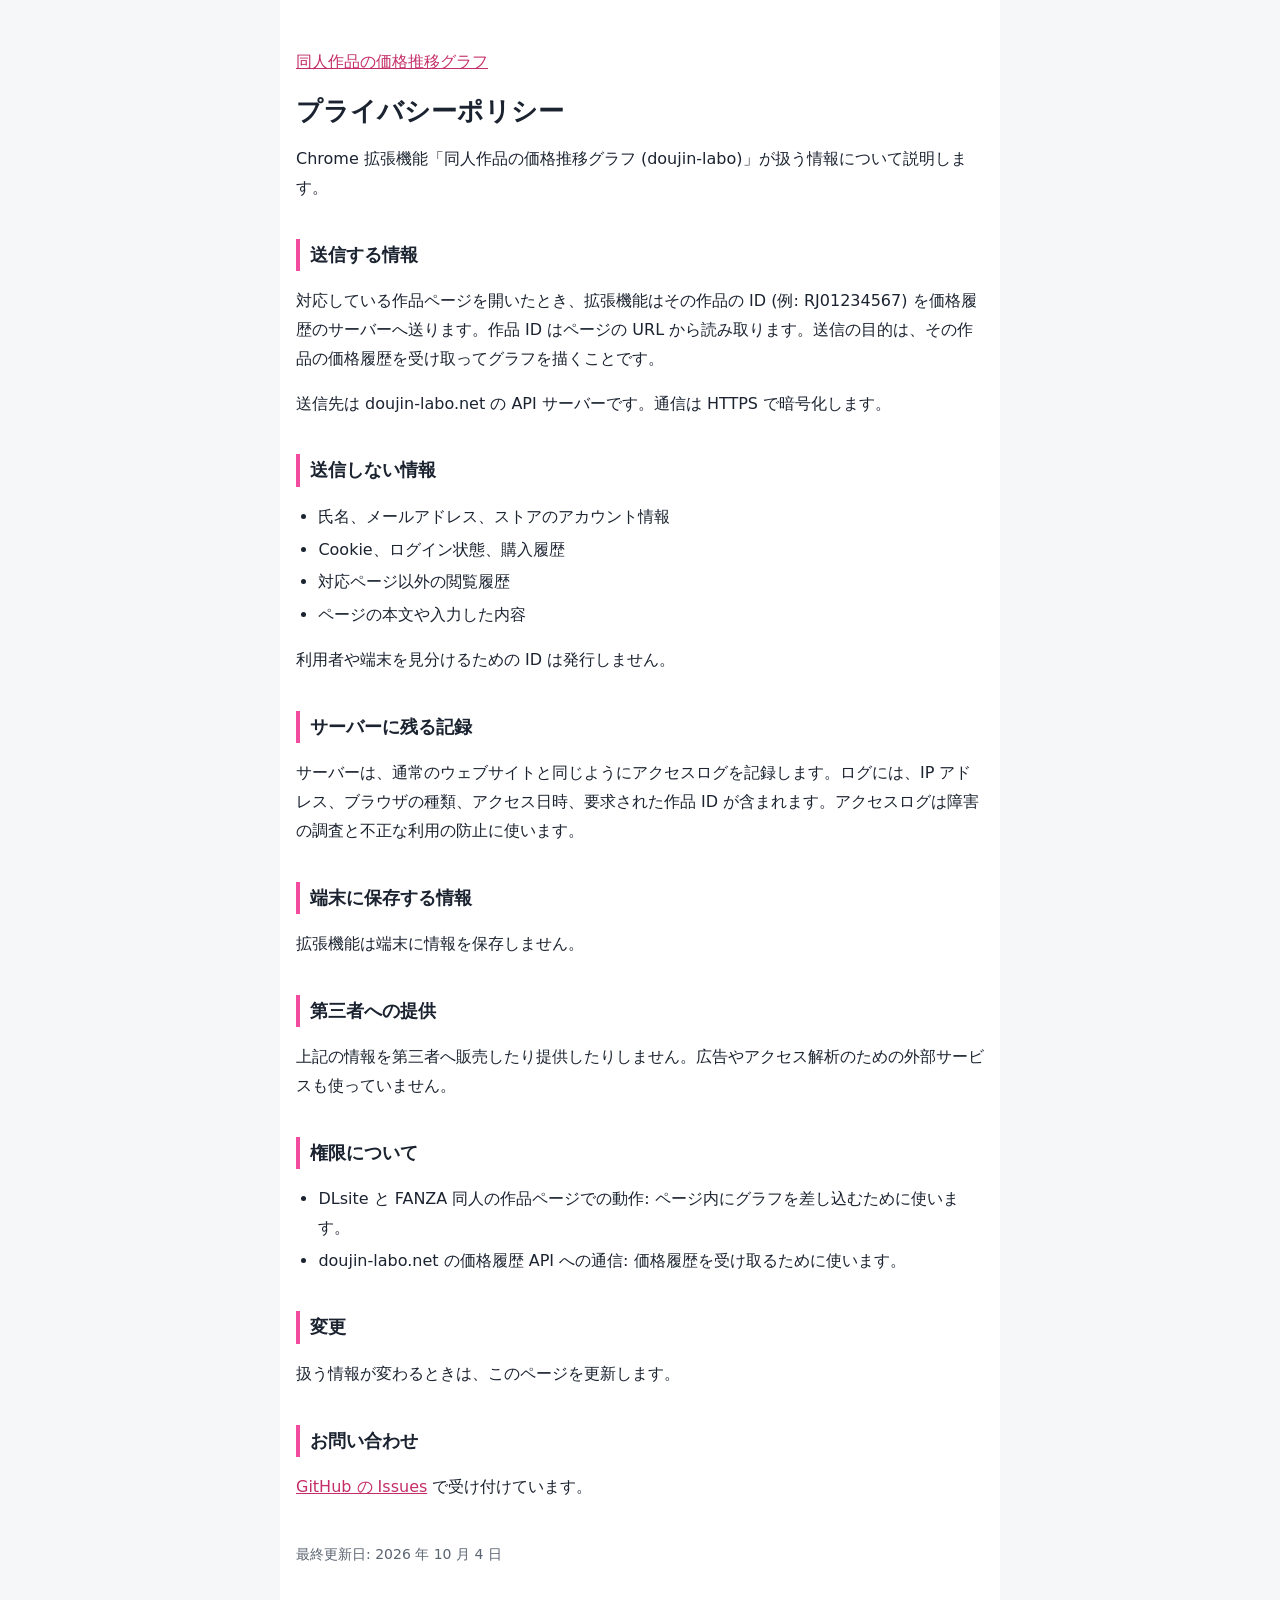
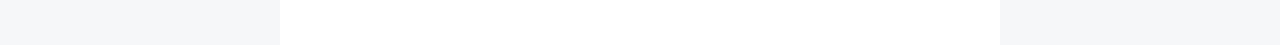
==== privacy.html @ 633742dd "Publish pages Co-Authored-By: Claude Fable 5.1 <noreply@anthropic.com>" ====
<!doctype html>
<html lang="ja">
<head>
<meta charset="utf-8">
<meta name="viewport" content="width=device-width, initial-scale=1">
<title>プライバシーポリシー | 同人作品の価格推移グラフ (doujin-labo)</title>
<link rel="stylesheet" href="style.css">
</head>
<body>
<main>
  <p><a href="./">同人作品の価格推移グラフ</a></p>
  <h1>プライバシーポリシー</h1>
  <p>Chrome 拡張機能「同人作品の価格推移グラフ (doujin-labo)」が扱う情報について説明します。</p>

  <h2>送信する情報</h2>
  <p>対応している作品ページを開いたとき、拡張機能はその作品の ID (例: RJ01234567) を価格履歴のサーバーへ送ります。作品 ID はページの URL から読み取ります。送信の目的は、その作品の価格履歴を受け取ってグラフを描くことです。</p>
  <p>送信先は doujin-labo.net の API サーバーです。通信は HTTPS で暗号化します。</p>

  <h2>送信しない情報</h2>
  <ul>
    <li>氏名、メールアドレス、ストアのアカウント情報</li>
    <li>Cookie、ログイン状態、購入履歴</li>
    <li>対応ページ以外の閲覧履歴</li>
    <li>ページの本文や入力した内容</li>
  </ul>
  <p>利用者や端末を見分けるための ID は発行しません。</p>

  <h2>サーバーに残る記録</h2>
  <p>サーバーは、通常のウェブサイトと同じようにアクセスログを記録します。ログには、IP アドレス、ブラウザの種類、アクセス日時、要求された作品 ID が含まれます。アクセスログは障害の調査と不正な利用の防止に使います。</p>

  <h2>端末に保存する情報</h2>
  <p>拡張機能は端末に情報を保存しません。</p>

  <h2>第三者への提供</h2>
  <p>上記の情報を第三者へ販売したり提供したりしません。広告やアクセス解析のための外部サービスも使っていません。</p>

  <h2>権限について</h2>
  <ul>
    <li>DLsite と FANZA 同人の作品ページでの動作: ページ内にグラフを差し込むために使います。</li>
    <li>doujin-labo.net の価格履歴 API への通信: 価格履歴を受け取るために使います。</li>
  </ul>

  <h2>変更</h2>
  <p>扱う情報が変わるときは、このページを更新します。</p>

  <h2>お問い合わせ</h2>
  <p><a href="https://github.com/CureArcana/price-chart-extension/issues">GitHub の Issues</a> で受け付けています。</p>

  <p class="note">最終更新日: 2026 年 10 月 4 日</p>
</main>
</body>
</html>
---- style.css ----
:root { color-scheme: light; }
body {
  margin: 0; background: #f6f7f9; color: #1b2330;
  font-family: system-ui, -apple-system, "Hiragino Sans", "Hiragino Kaku Gothic ProN", Meiryo, sans-serif;
  line-height: 1.8; font-size: 16px;
}
main { max-width: 720px; margin: 0 auto; padding: 32px 16px 64px; background: #fff; min-height: 100vh; box-sizing: border-box; }
h1 { font-size: 26px; line-height: 1.4; margin: 8px 0 12px; }
h2 { font-size: 18px; margin: 36px 0 8px; padding-left: 10px; border-left: 4px solid #F34B9F; }
.lead { font-size: 17px; }
ul, ol { padding-left: 1.4em; }
li { margin: 4px 0; }
a { color: #c42e68; }
code { background: #f1f3f6; padding: 1px 5px; border-radius: 3px; font-size: 14px; }
.note { margin-top: 40px; color: #5b6472; font-size: 14px; }
.btn {
  display: inline-block; padding: 12px 22px; border-radius: 6px;
  background: #F34B9F; color: #fff; font-weight: 700; text-decoration: none;
}
.btn:hover { background: #d63a89; }
.meta { color: #5b6472; font-size: 14px; }
.box { border: 1px solid #dfe3e8; border-radius: 6px; padding: 12px 16px; background: #fafbfc; }
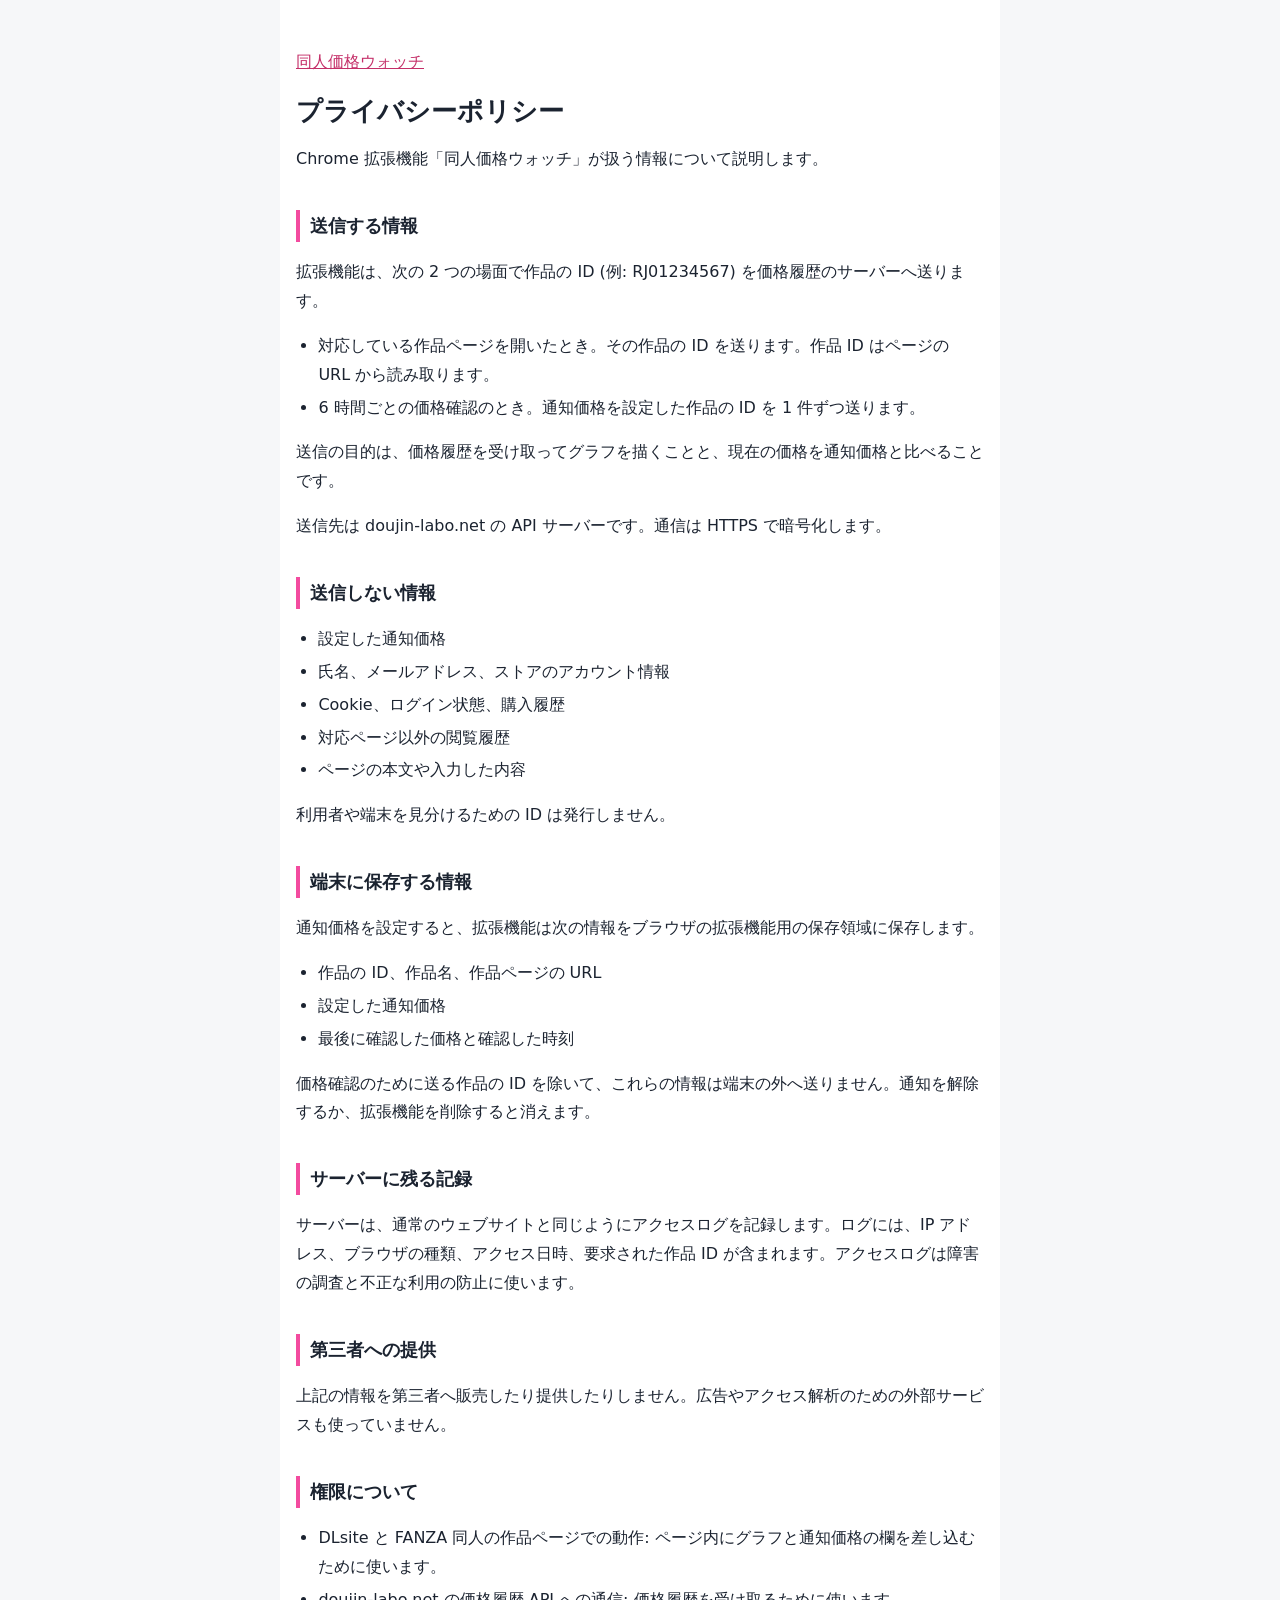
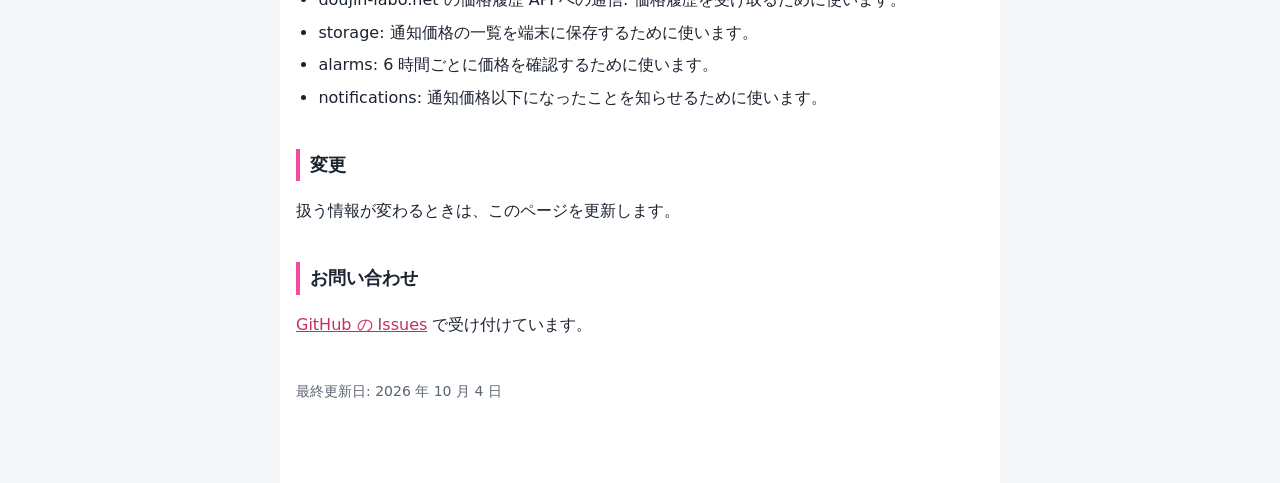
==== commit 13cd323f: "Rename to 同人価格ウォッチ and document price alerts Co-Authored-By: Claude Fable 5.1 <noreply@anthropic.com" ====
--- a/privacy.html
+++ b/privacy.html
@@ -3,21 +3,27 @@
 <head>
 <meta charset="utf-8">
 <meta name="viewport" content="width=device-width, initial-scale=1">
-<title>プライバシーポリシー | 同人作品の価格推移グラフ (doujin-labo)</title>
+<title>プライバシーポリシー | 同人価格ウォッチ</title>
 <link rel="stylesheet" href="style.css">
 </head>
 <body>
 <main>
-  <p><a href="./">同人作品の価格推移グラフ</a></p>
+  <p><a href="./">同人価格ウォッチ</a></p>
   <h1>プライバシーポリシー</h1>
-  <p>Chrome 拡張機能「同人作品の価格推移グラフ (doujin-labo)」が扱う情報について説明します。</p>
+  <p>Chrome 拡張機能「同人価格ウォッチ」が扱う情報について説明します。</p>
 
   <h2>送信する情報</h2>
-  <p>対応している作品ページを開いたとき、拡張機能はその作品の ID (例: RJ01234567) を価格履歴のサーバーへ送ります。作品 ID はページの URL から読み取ります。送信の目的は、その作品の価格履歴を受け取ってグラフを描くことです。</p>
+  <p>拡張機能は、次の 2 つの場面で作品の ID (例: RJ01234567) を価格履歴のサーバーへ送ります。</p>
+  <ul>
+    <li>対応している作品ページを開いたとき。その作品の ID を送ります。作品 ID はページの URL から読み取ります。</li>
+    <li>6 時間ごとの価格確認のとき。通知価格を設定した作品の ID を 1 件ずつ送ります。</li>
+  </ul>
+  <p>送信の目的は、価格履歴を受け取ってグラフを描くことと、現在の価格を通知価格と比べることです。</p>
   <p>送信先は doujin-labo.net の API サーバーです。通信は HTTPS で暗号化します。</p>
 
   <h2>送信しない情報</h2>
   <ul>
+    <li>設定した通知価格</li>
     <li>氏名、メールアドレス、ストアのアカウント情報</li>
     <li>Cookie、ログイン状態、購入履歴</li>
     <li>対応ページ以外の閲覧履歴</li>
@@ -25,19 +31,28 @@
   </ul>
   <p>利用者や端末を見分けるための ID は発行しません。</p>
 
+  <h2>端末に保存する情報</h2>
+  <p>通知価格を設定すると、拡張機能は次の情報をブラウザの拡張機能用の保存領域に保存します。</p>
+  <ul>
+    <li>作品の ID、作品名、作品ページの URL</li>
+    <li>設定した通知価格</li>
+    <li>最後に確認した価格と確認した時刻</li>
+  </ul>
+  <p>価格確認のために送る作品の ID を除いて、これらの情報は端末の外へ送りません。通知を解除するか、拡張機能を削除すると消えます。</p>
+
   <h2>サーバーに残る記録</h2>
   <p>サーバーは、通常のウェブサイトと同じようにアクセスログを記録します。ログには、IP アドレス、ブラウザの種類、アクセス日時、要求された作品 ID が含まれます。アクセスログは障害の調査と不正な利用の防止に使います。</p>
-
-  <h2>端末に保存する情報</h2>
-  <p>拡張機能は端末に情報を保存しません。</p>
 
   <h2>第三者への提供</h2>
   <p>上記の情報を第三者へ販売したり提供したりしません。広告やアクセス解析のための外部サービスも使っていません。</p>
 
   <h2>権限について</h2>
   <ul>
-    <li>DLsite と FANZA 同人の作品ページでの動作: ページ内にグラフを差し込むために使います。</li>
+    <li>DLsite と FANZA 同人の作品ページでの動作: ページ内にグラフと通知価格の欄を差し込むために使います。</li>
     <li>doujin-labo.net の価格履歴 API への通信: 価格履歴を受け取るために使います。</li>
+    <li>storage: 通知価格の一覧を端末に保存するために使います。</li>
+    <li>alarms: 6 時間ごとに価格を確認するために使います。</li>
+    <li>notifications: 通知価格以下になったことを知らせるために使います。</li>
   </ul>
 
   <h2>変更</h2>
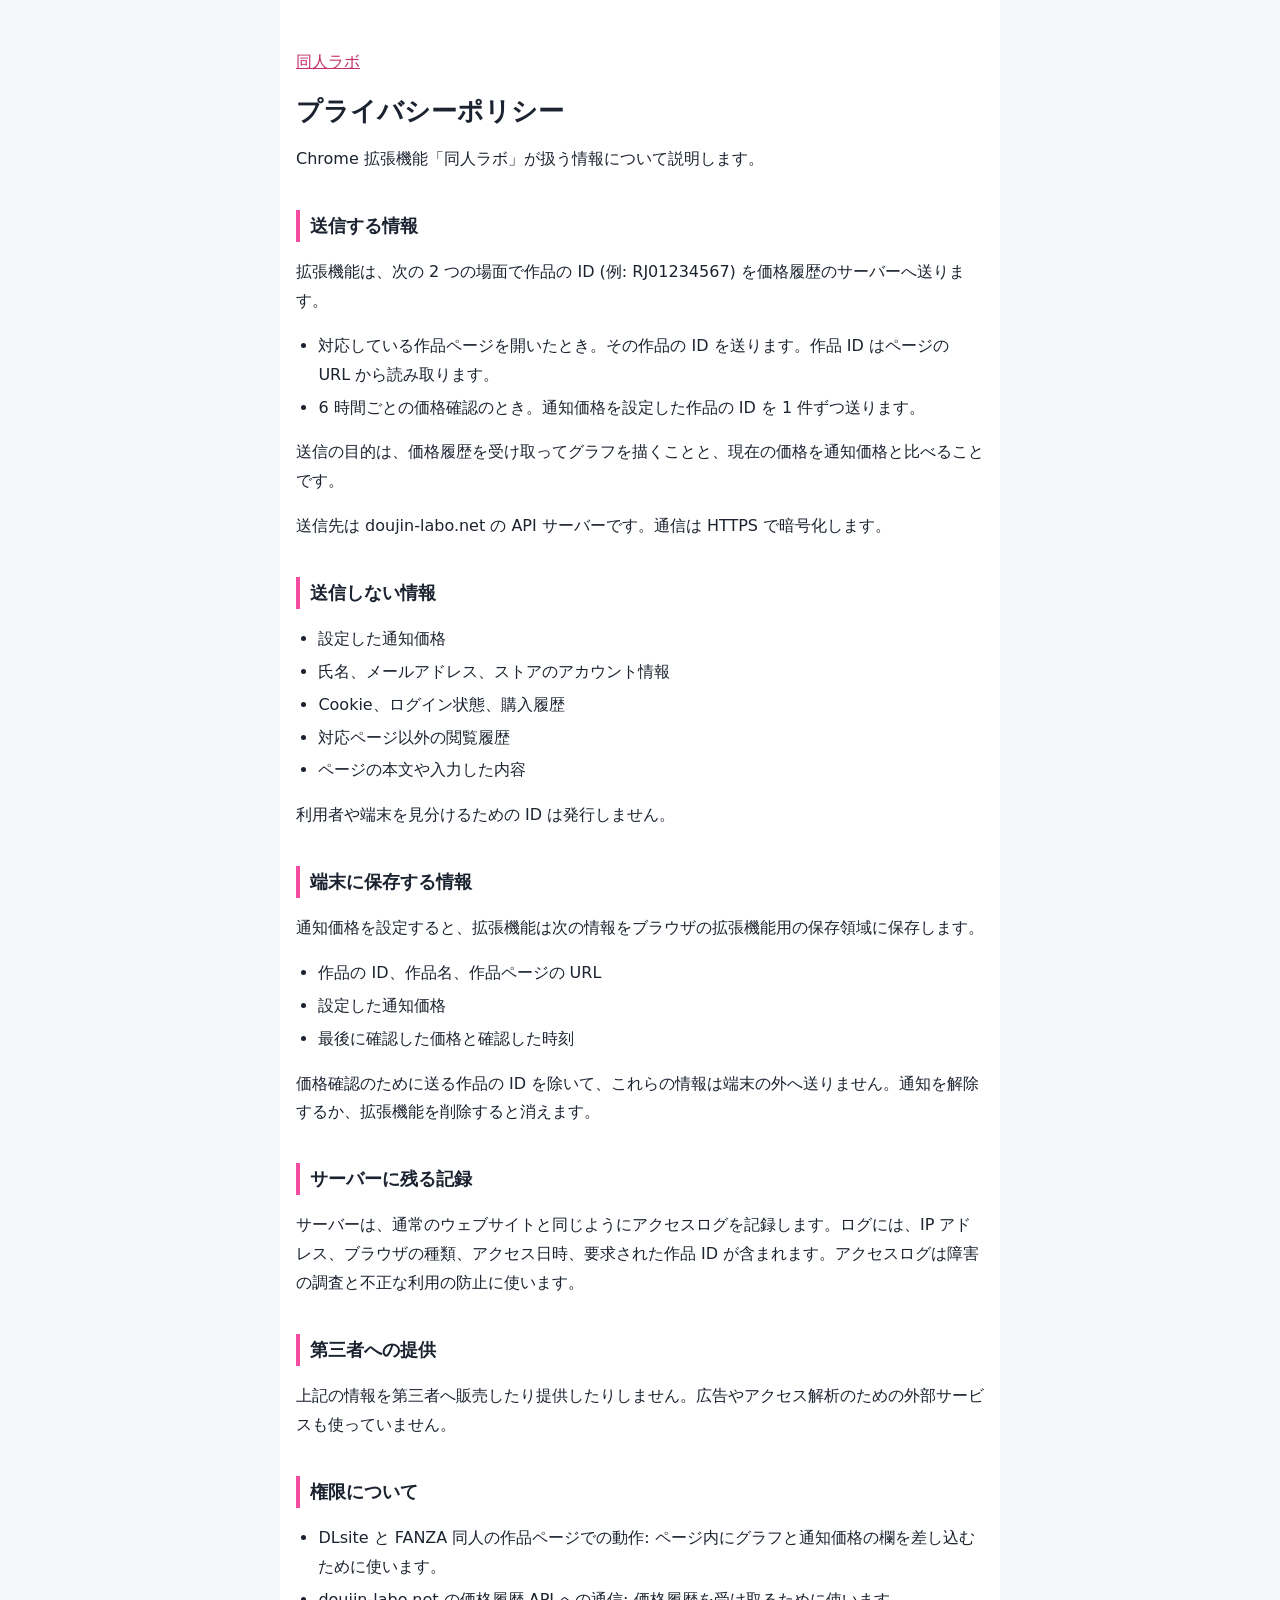
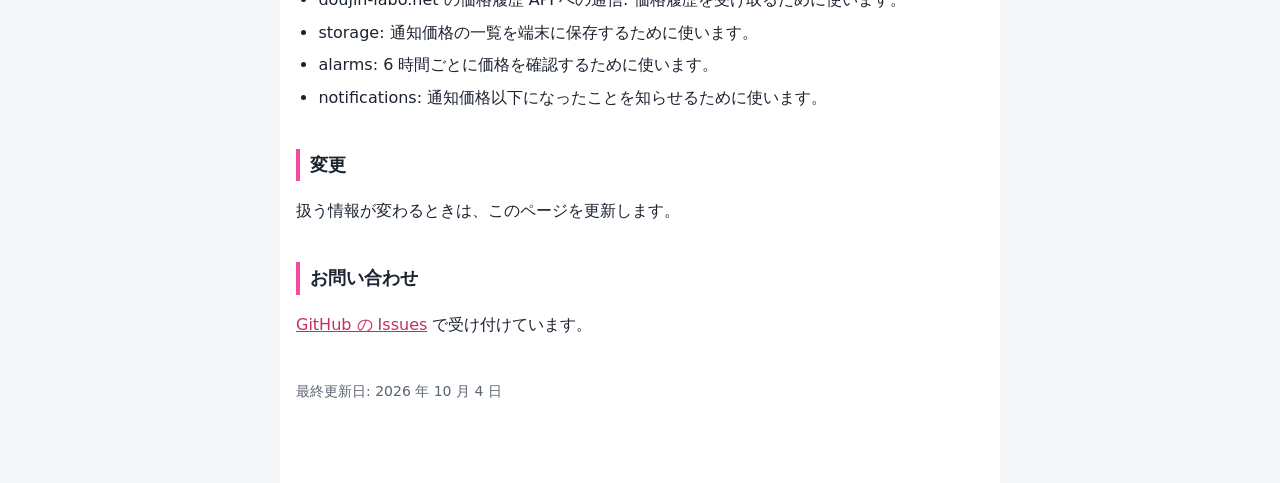
==== commit 393685fb: "Rename to 同人ラボ and describe sales charts Co-Authored-By: Claude Fable 5.1 <noreply@anthropic.com>" ====
--- a/privacy.html
+++ b/privacy.html
@@ -3,14 +3,14 @@
 <head>
 <meta charset="utf-8">
 <meta name="viewport" content="width=device-width, initial-scale=1">
-<title>プライバシーポリシー | 同人価格ウォッチ</title>
+<title>プライバシーポリシー | 同人ラボ</title>
 <link rel="stylesheet" href="style.css">
 </head>
 <body>
 <main>
-  <p><a href="./">同人価格ウォッチ</a></p>
+  <p><a href="./">同人ラボ</a></p>
   <h1>プライバシーポリシー</h1>
-  <p>Chrome 拡張機能「同人価格ウォッチ」が扱う情報について説明します。</p>
+  <p>Chrome 拡張機能「同人ラボ」が扱う情報について説明します。</p>
 
   <h2>送信する情報</h2>
   <p>拡張機能は、次の 2 つの場面で作品の ID (例: RJ01234567) を価格履歴のサーバーへ送ります。</p>
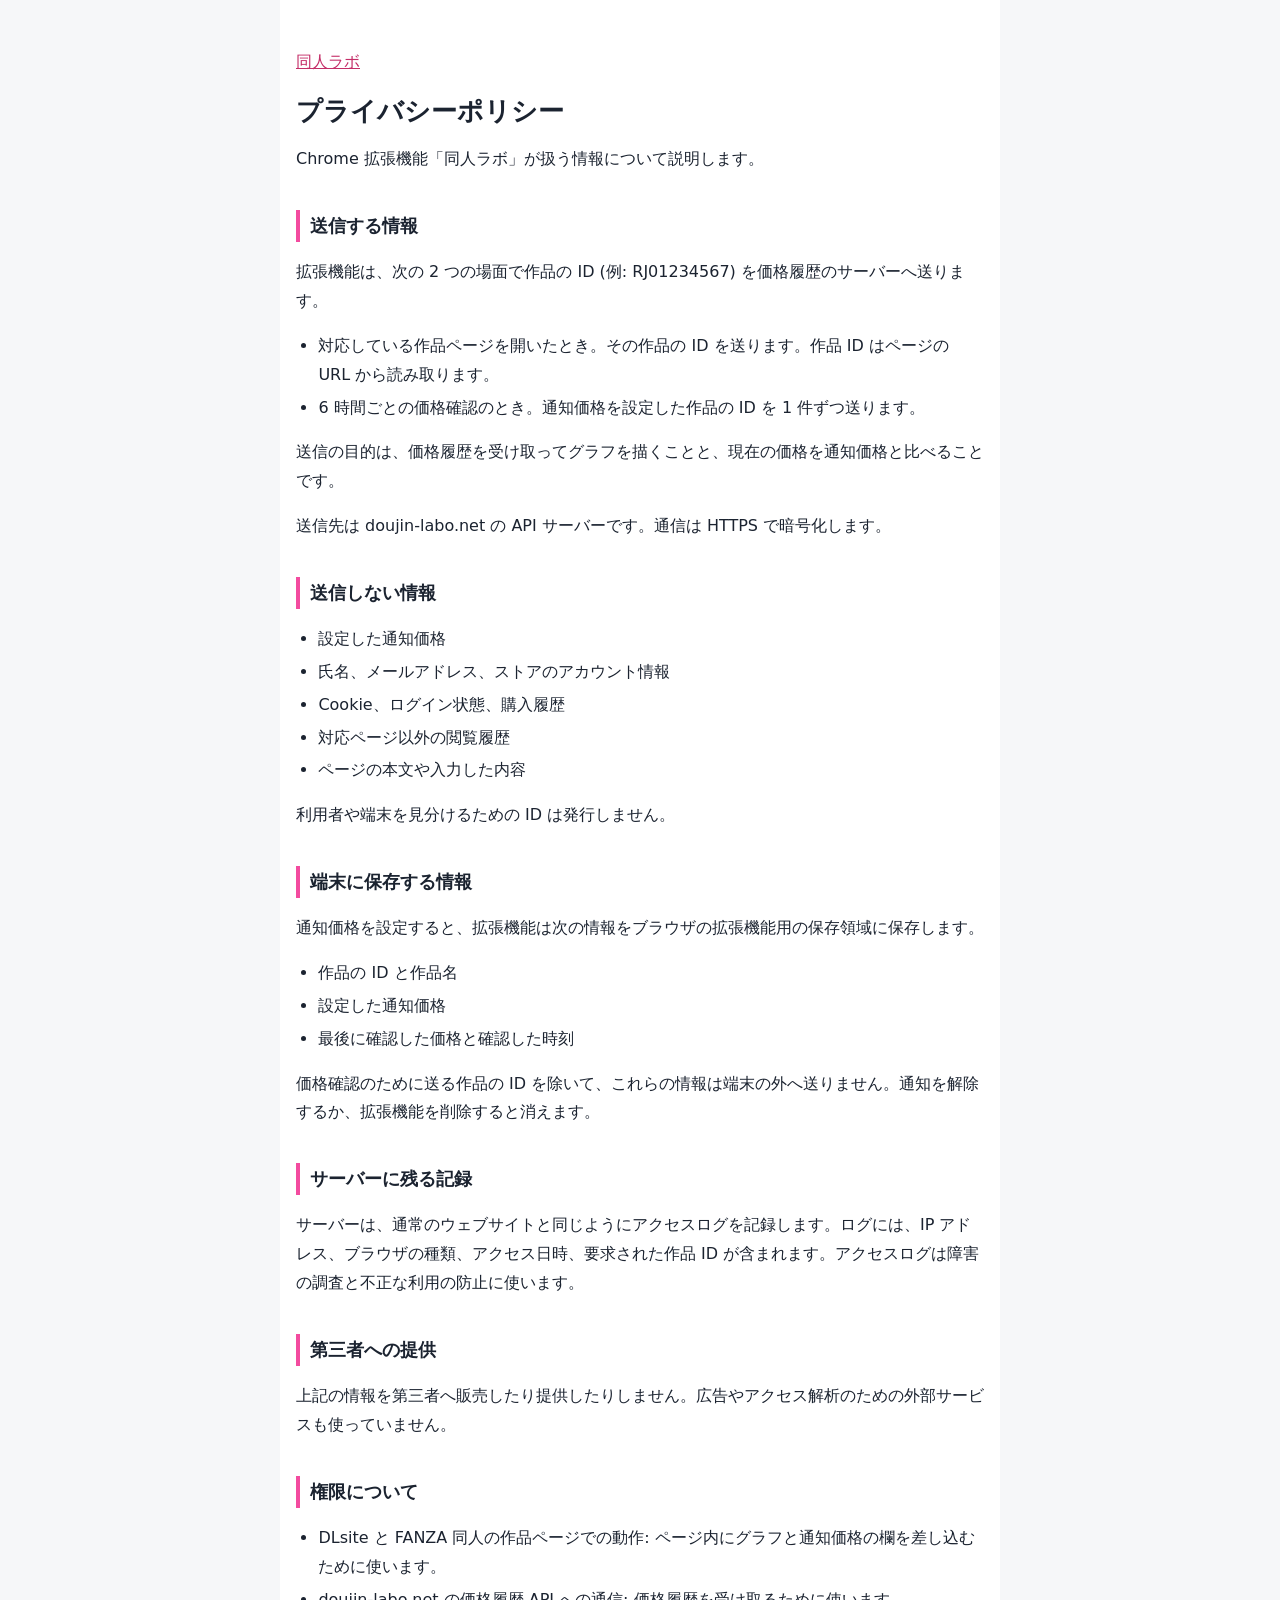
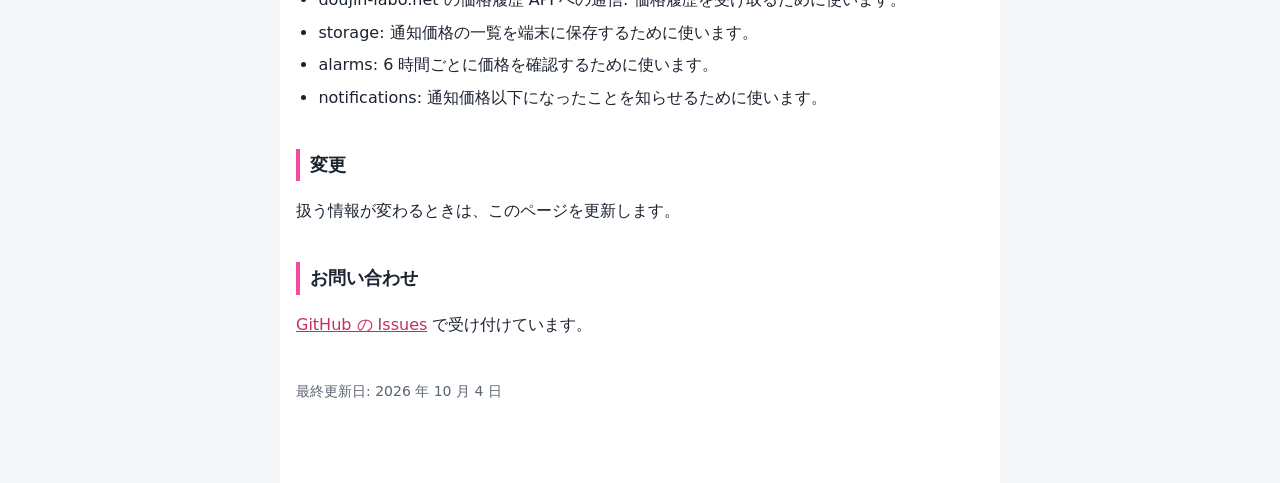
==== commit fb1ac822: "Describe summary numbers; no outbound navigation Co-Authored-By: Claude Fable 5.1 <noreply@anthropic" ====
--- a/privacy.html
+++ b/privacy.html
@@ -34,7 +34,7 @@
   <h2>端末に保存する情報</h2>
   <p>通知価格を設定すると、拡張機能は次の情報をブラウザの拡張機能用の保存領域に保存します。</p>
   <ul>
-    <li>作品の ID、作品名、作品ページの URL</li>
+    <li>作品の ID と作品名</li>
     <li>設定した通知価格</li>
     <li>最後に確認した価格と確認した時刻</li>
   </ul>
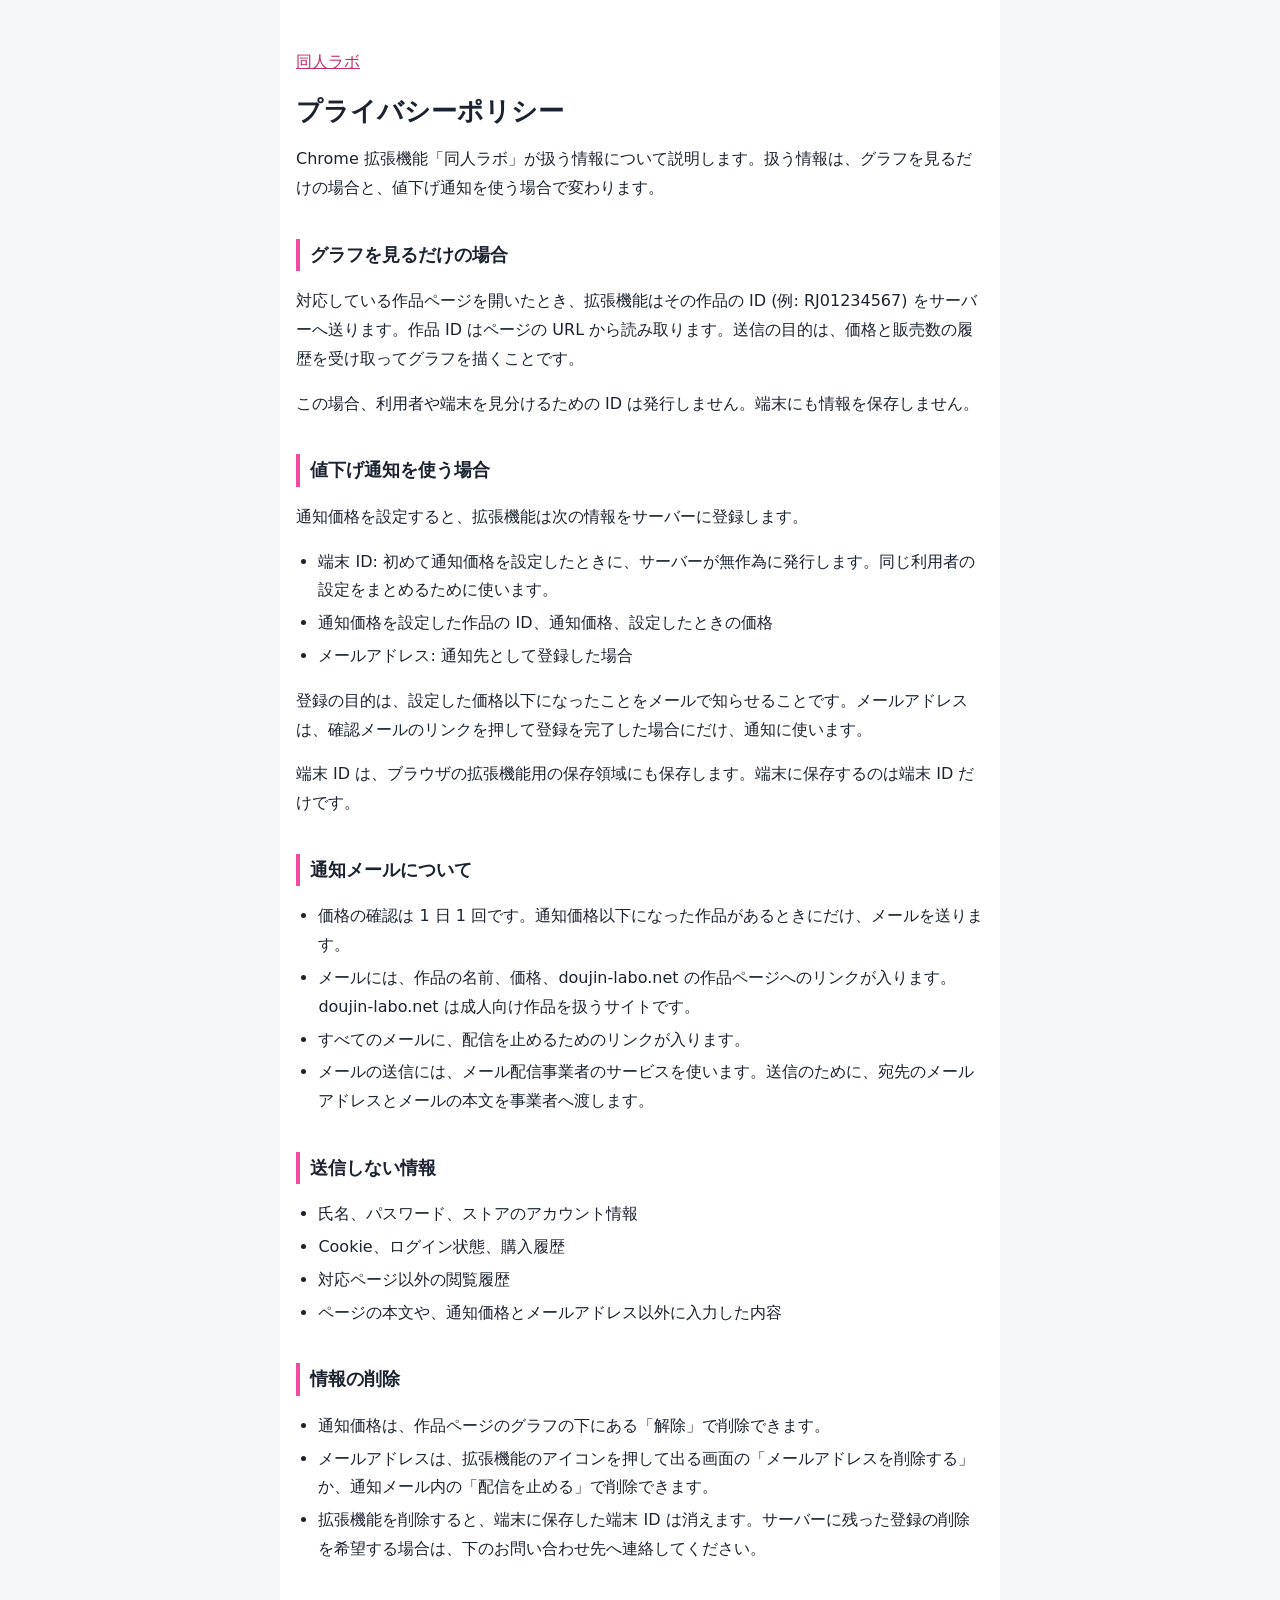
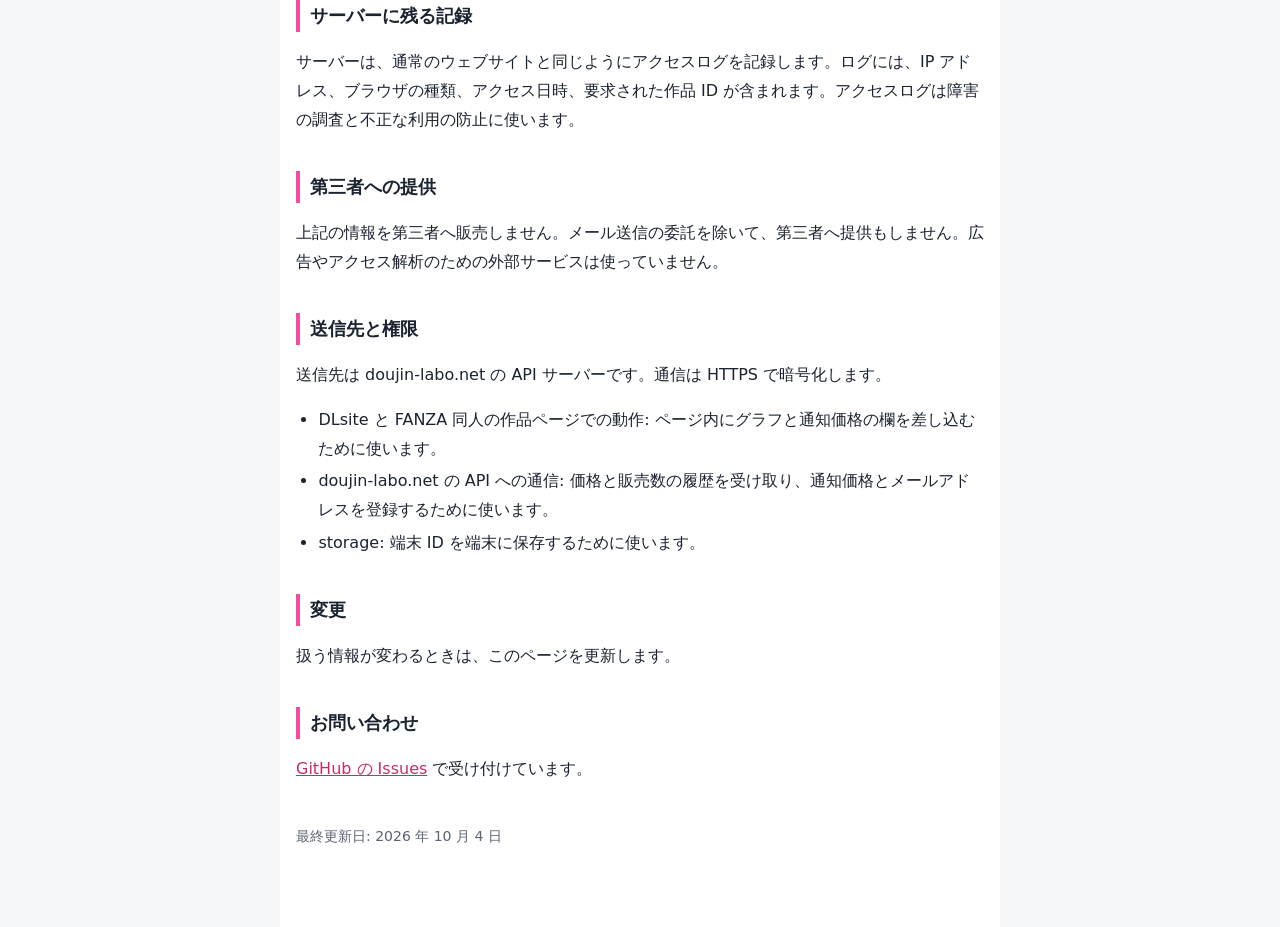
==== commit 1e8f800b: "Describe mail-based price alerts (v2.0.0) Co-Authored-By: Claude Fable 5.1 <noreply@anthropic.com>" ====
--- a/privacy.html
+++ b/privacy.html
@@ -10,49 +10,57 @@
 <main>
   <p><a href="./">同人ラボ</a></p>
   <h1>プライバシーポリシー</h1>
-  <p>Chrome 拡張機能「同人ラボ」が扱う情報について説明します。</p>
+  <p>Chrome 拡張機能「同人ラボ」が扱う情報について説明します。扱う情報は、グラフを見るだけの場合と、値下げ通知を使う場合で変わります。</p>
 
-  <h2>送信する情報</h2>
-  <p>拡張機能は、次の 2 つの場面で作品の ID (例: RJ01234567) を価格履歴のサーバーへ送ります。</p>
+  <h2>グラフを見るだけの場合</h2>
+  <p>対応している作品ページを開いたとき、拡張機能はその作品の ID (例: RJ01234567) をサーバーへ送ります。作品 ID はページの URL から読み取ります。送信の目的は、価格と販売数の履歴を受け取ってグラフを描くことです。</p>
+  <p>この場合、利用者や端末を見分けるための ID は発行しません。端末にも情報を保存しません。</p>
+
+  <h2>値下げ通知を使う場合</h2>
+  <p>通知価格を設定すると、拡張機能は次の情報をサーバーに登録します。</p>
   <ul>
-    <li>対応している作品ページを開いたとき。その作品の ID を送ります。作品 ID はページの URL から読み取ります。</li>
-    <li>6 時間ごとの価格確認のとき。通知価格を設定した作品の ID を 1 件ずつ送ります。</li>
+    <li>端末 ID: 初めて通知価格を設定したときに、サーバーが無作為に発行します。同じ利用者の設定をまとめるために使います。</li>
+    <li>通知価格を設定した作品の ID、通知価格、設定したときの価格</li>
+    <li>メールアドレス: 通知先として登録した場合</li>
   </ul>
-  <p>送信の目的は、価格履歴を受け取ってグラフを描くことと、現在の価格を通知価格と比べることです。</p>
-  <p>送信先は doujin-labo.net の API サーバーです。通信は HTTPS で暗号化します。</p>
+  <p>登録の目的は、設定した価格以下になったことをメールで知らせることです。メールアドレスは、確認メールのリンクを押して登録を完了した場合にだけ、通知に使います。</p>
+  <p>端末 ID は、ブラウザの拡張機能用の保存領域にも保存します。端末に保存するのは端末 ID だけです。</p>
+
+  <h2>通知メールについて</h2>
+  <ul>
+    <li>価格の確認は 1 日 1 回です。通知価格以下になった作品があるときにだけ、メールを送ります。</li>
+    <li>メールには、作品の名前、価格、doujin-labo.net の作品ページへのリンクが入ります。doujin-labo.net は成人向け作品を扱うサイトです。</li>
+    <li>すべてのメールに、配信を止めるためのリンクが入ります。</li>
+    <li>メールの送信には、メール配信事業者のサービスを使います。送信のために、宛先のメールアドレスとメールの本文を事業者へ渡します。</li>
+  </ul>
 
   <h2>送信しない情報</h2>
   <ul>
-    <li>設定した通知価格</li>
-    <li>氏名、メールアドレス、ストアのアカウント情報</li>
+    <li>氏名、パスワード、ストアのアカウント情報</li>
     <li>Cookie、ログイン状態、購入履歴</li>
     <li>対応ページ以外の閲覧履歴</li>
-    <li>ページの本文や入力した内容</li>
+    <li>ページの本文や、通知価格とメールアドレス以外に入力した内容</li>
   </ul>
-  <p>利用者や端末を見分けるための ID は発行しません。</p>
 
-  <h2>端末に保存する情報</h2>
-  <p>通知価格を設定すると、拡張機能は次の情報をブラウザの拡張機能用の保存領域に保存します。</p>
+  <h2>情報の削除</h2>
   <ul>
-    <li>作品の ID と作品名</li>
-    <li>設定した通知価格</li>
-    <li>最後に確認した価格と確認した時刻</li>
+    <li>通知価格は、作品ページのグラフの下にある「解除」で削除できます。</li>
+    <li>メールアドレスは、拡張機能のアイコンを押して出る画面の「メールアドレスを削除する」か、通知メール内の「配信を止める」で削除できます。</li>
+    <li>拡張機能を削除すると、端末に保存した端末 ID は消えます。サーバーに残った登録の削除を希望する場合は、下のお問い合わせ先へ連絡してください。</li>
   </ul>
-  <p>価格確認のために送る作品の ID を除いて、これらの情報は端末の外へ送りません。通知を解除するか、拡張機能を削除すると消えます。</p>
 
   <h2>サーバーに残る記録</h2>
   <p>サーバーは、通常のウェブサイトと同じようにアクセスログを記録します。ログには、IP アドレス、ブラウザの種類、アクセス日時、要求された作品 ID が含まれます。アクセスログは障害の調査と不正な利用の防止に使います。</p>
 
   <h2>第三者への提供</h2>
-  <p>上記の情報を第三者へ販売したり提供したりしません。広告やアクセス解析のための外部サービスも使っていません。</p>
+  <p>上記の情報を第三者へ販売しません。メール送信の委託を除いて、第三者へ提供もしません。広告やアクセス解析のための外部サービスは使っていません。</p>
 
-  <h2>権限について</h2>
+  <h2>送信先と権限</h2>
+  <p>送信先は doujin-labo.net の API サーバーです。通信は HTTPS で暗号化します。</p>
   <ul>
     <li>DLsite と FANZA 同人の作品ページでの動作: ページ内にグラフと通知価格の欄を差し込むために使います。</li>
-    <li>doujin-labo.net の価格履歴 API への通信: 価格履歴を受け取るために使います。</li>
-    <li>storage: 通知価格の一覧を端末に保存するために使います。</li>
-    <li>alarms: 6 時間ごとに価格を確認するために使います。</li>
-    <li>notifications: 通知価格以下になったことを知らせるために使います。</li>
+    <li>doujin-labo.net の API への通信: 価格と販売数の履歴を受け取り、通知価格とメールアドレスを登録するために使います。</li>
+    <li>storage: 端末 ID を端末に保存するために使います。</li>
   </ul>
 
   <h2>変更</h2>
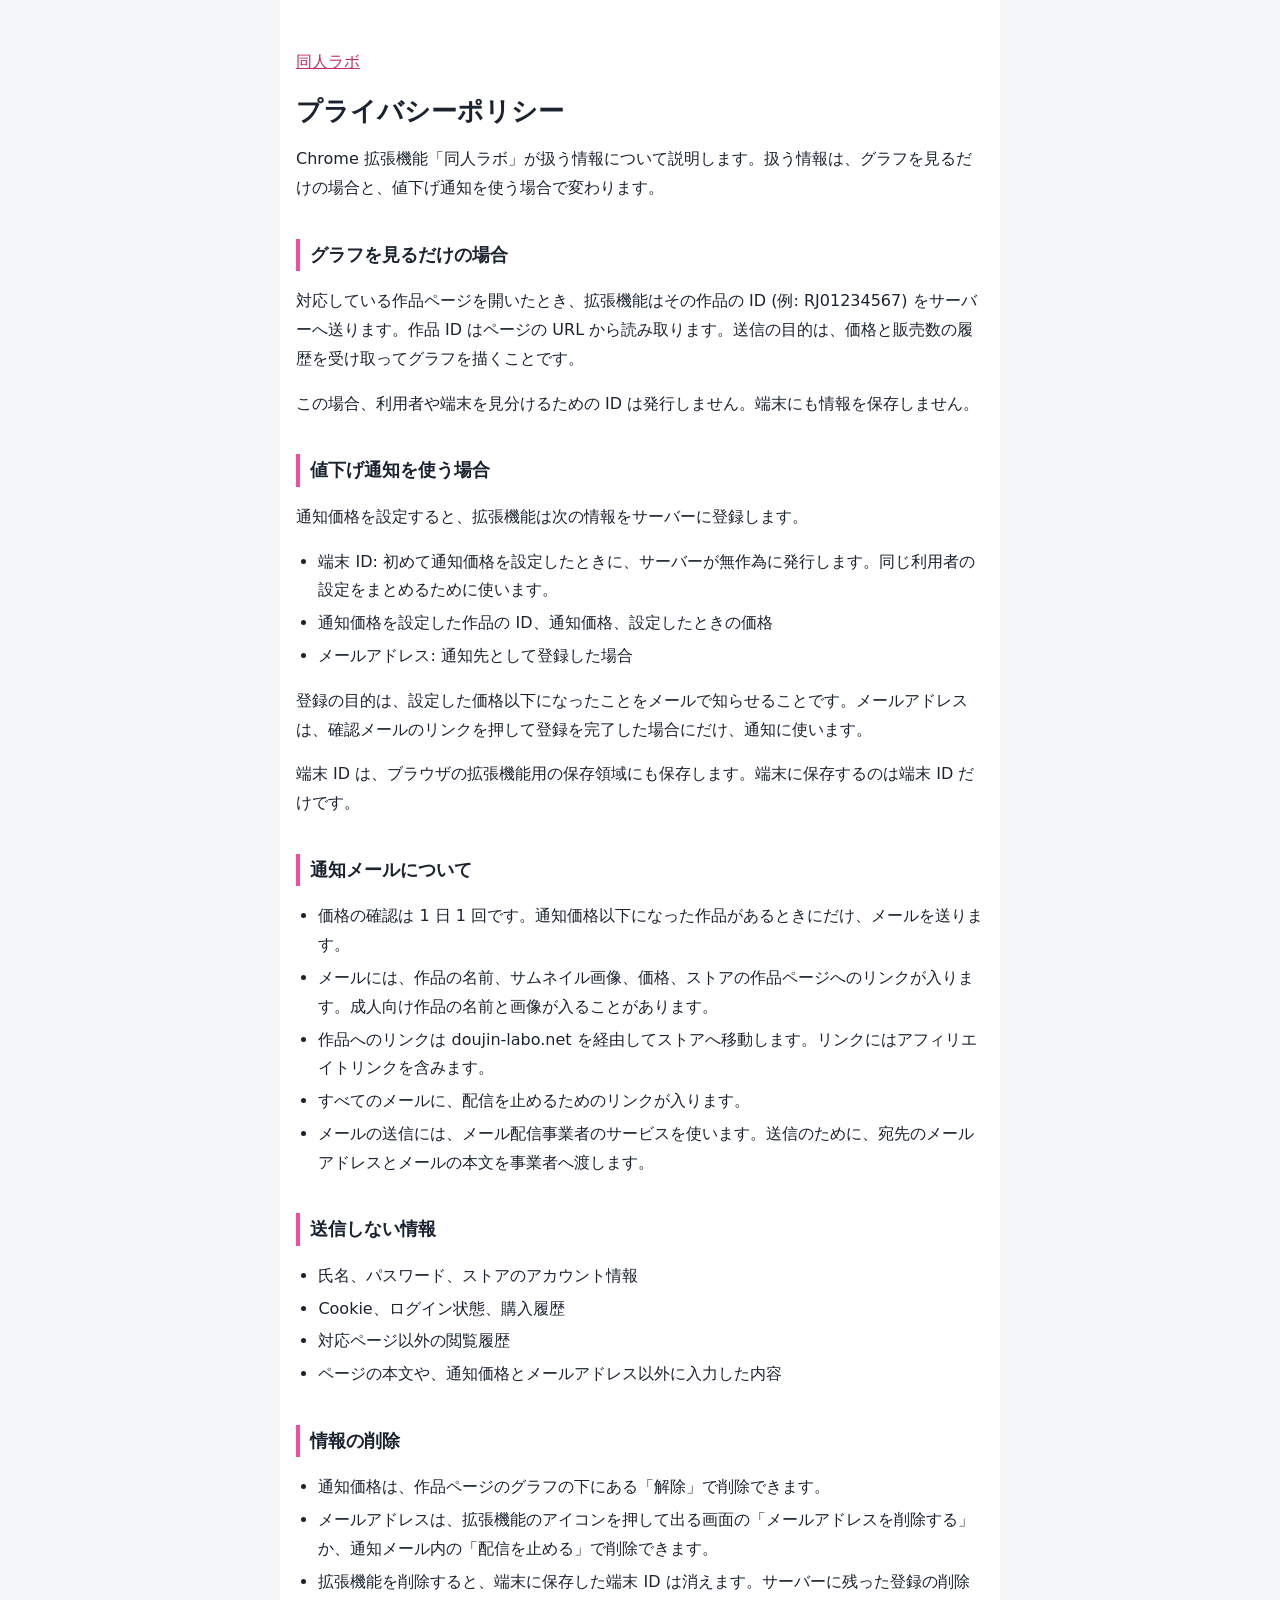
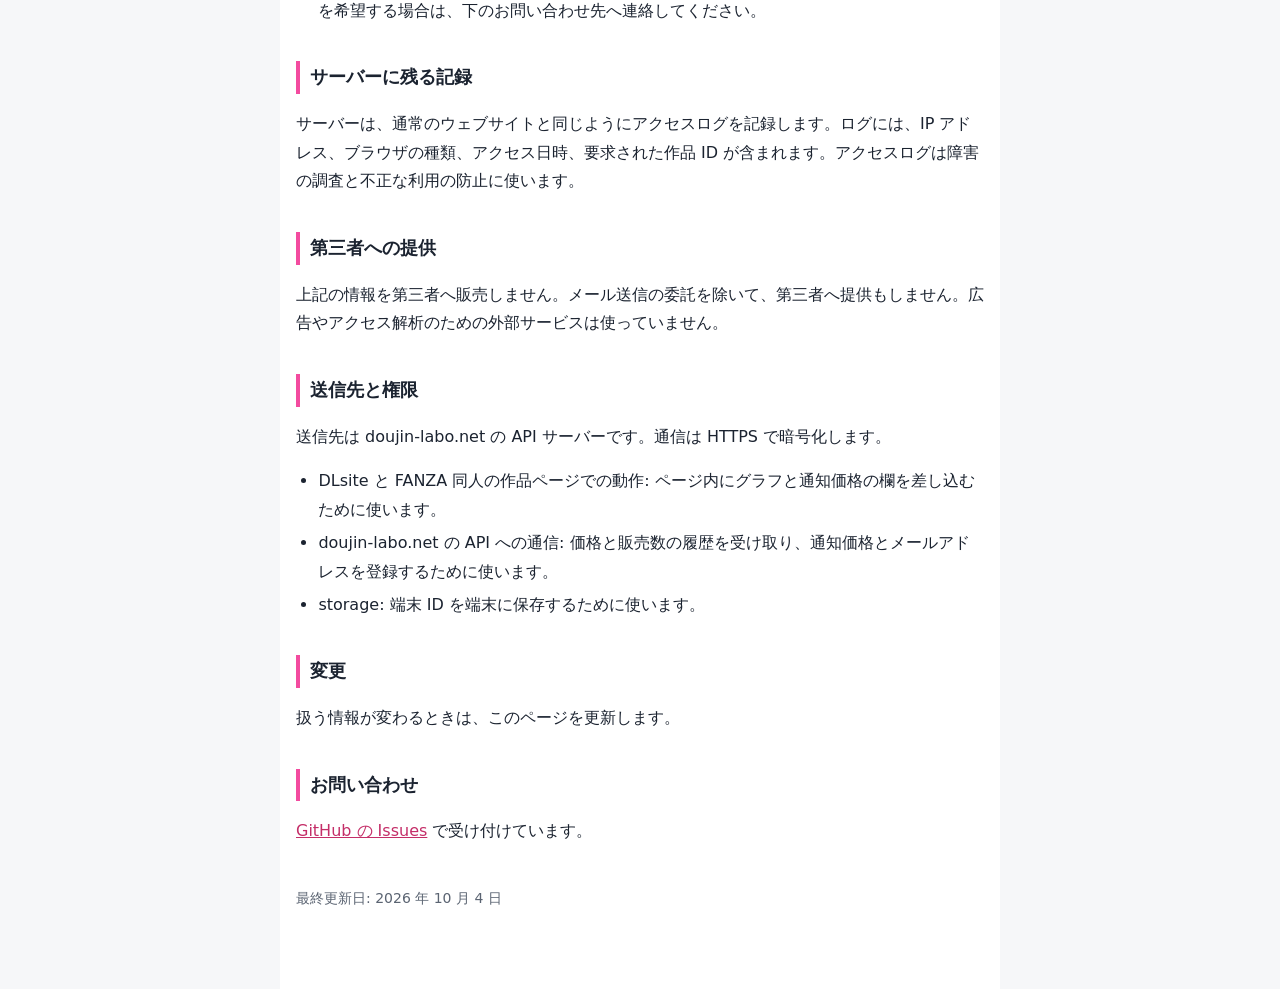
==== commit 5625808e: "Describe mail contents: thumbnails and affiliate links Co-Authored-By: Claude Fable 5.1 <noreply@ant" ====
--- a/privacy.html
+++ b/privacy.html
@@ -29,7 +29,8 @@
   <h2>通知メールについて</h2>
   <ul>
     <li>価格の確認は 1 日 1 回です。通知価格以下になった作品があるときにだけ、メールを送ります。</li>
-    <li>メールには、作品の名前、価格、doujin-labo.net の作品ページへのリンクが入ります。doujin-labo.net は成人向け作品を扱うサイトです。</li>
+    <li>メールには、作品の名前、サムネイル画像、価格、ストアの作品ページへのリンクが入ります。成人向け作品の名前と画像が入ることがあります。</li>
+    <li>作品へのリンクは doujin-labo.net を経由してストアへ移動します。リンクにはアフィリエイトリンクを含みます。</li>
     <li>すべてのメールに、配信を止めるためのリンクが入ります。</li>
     <li>メールの送信には、メール配信事業者のサービスを使います。送信のために、宛先のメールアドレスとメールの本文を事業者へ渡します。</li>
   </ul>
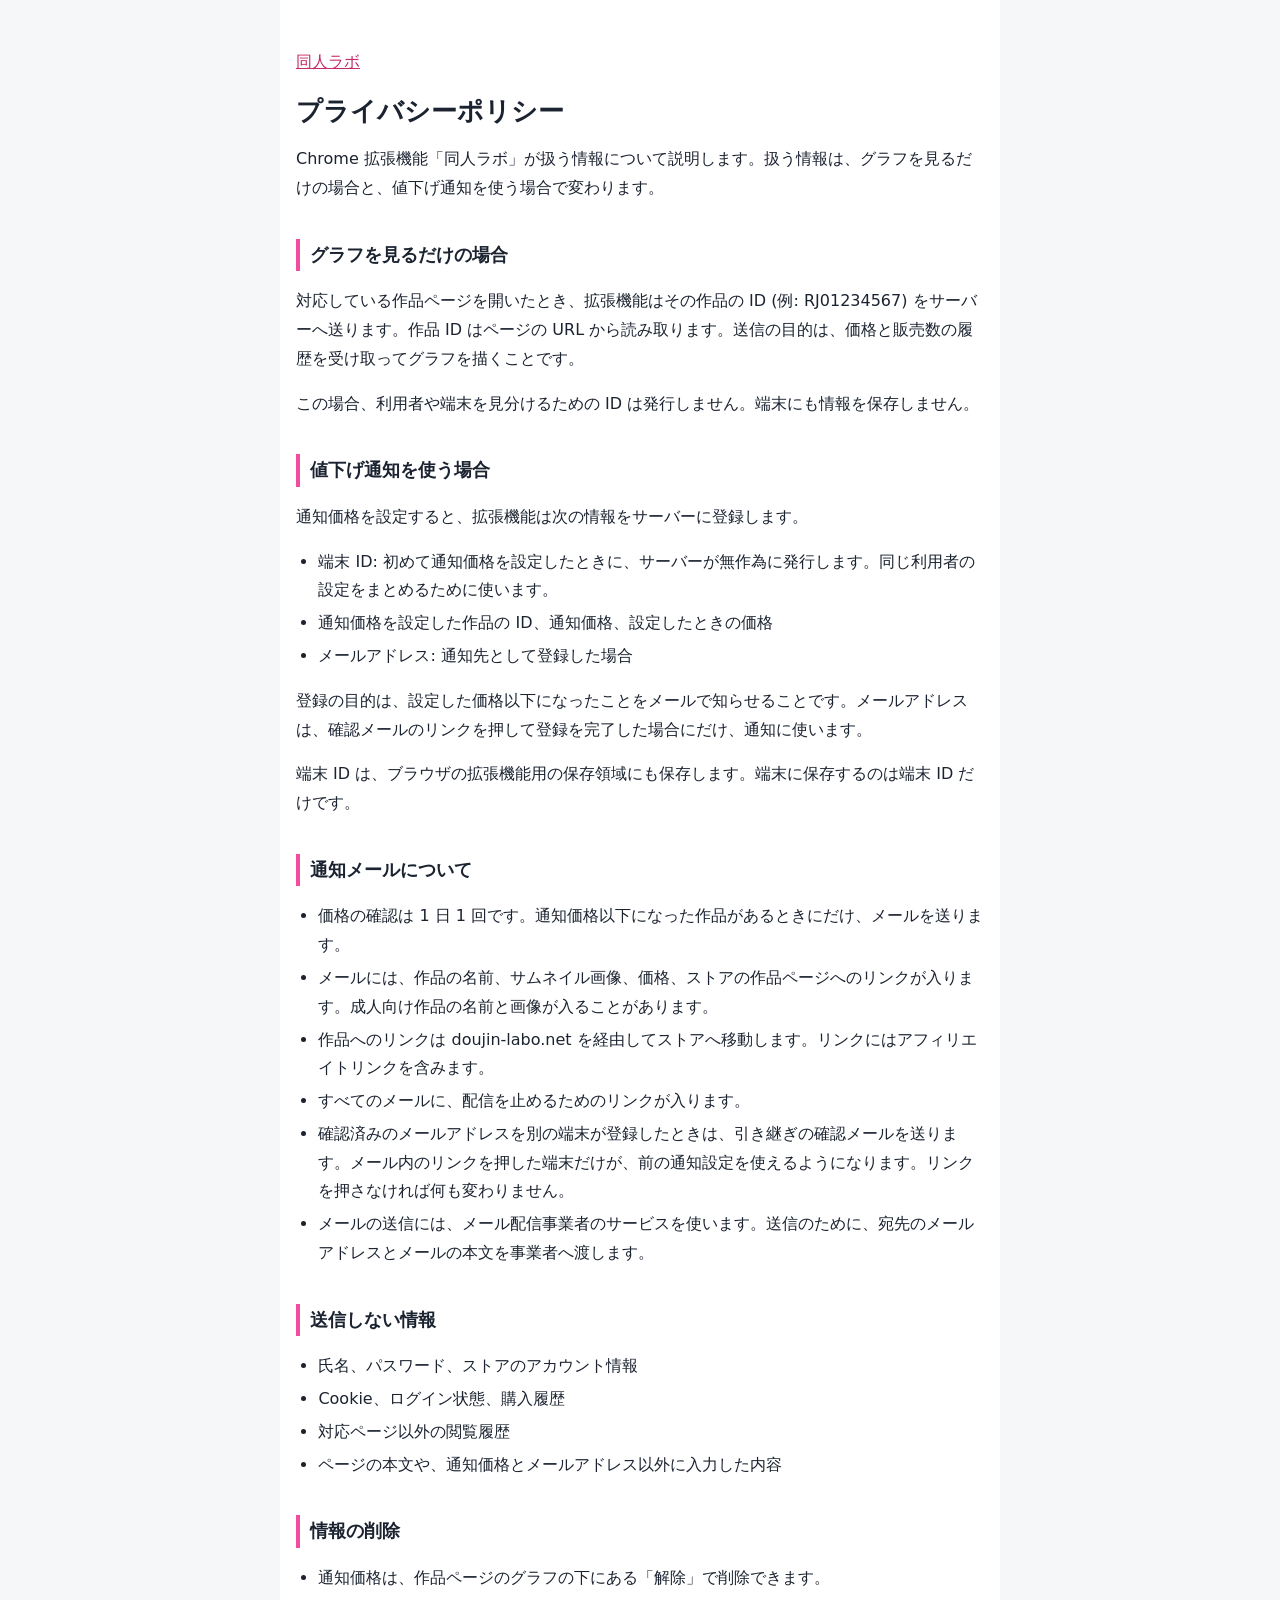
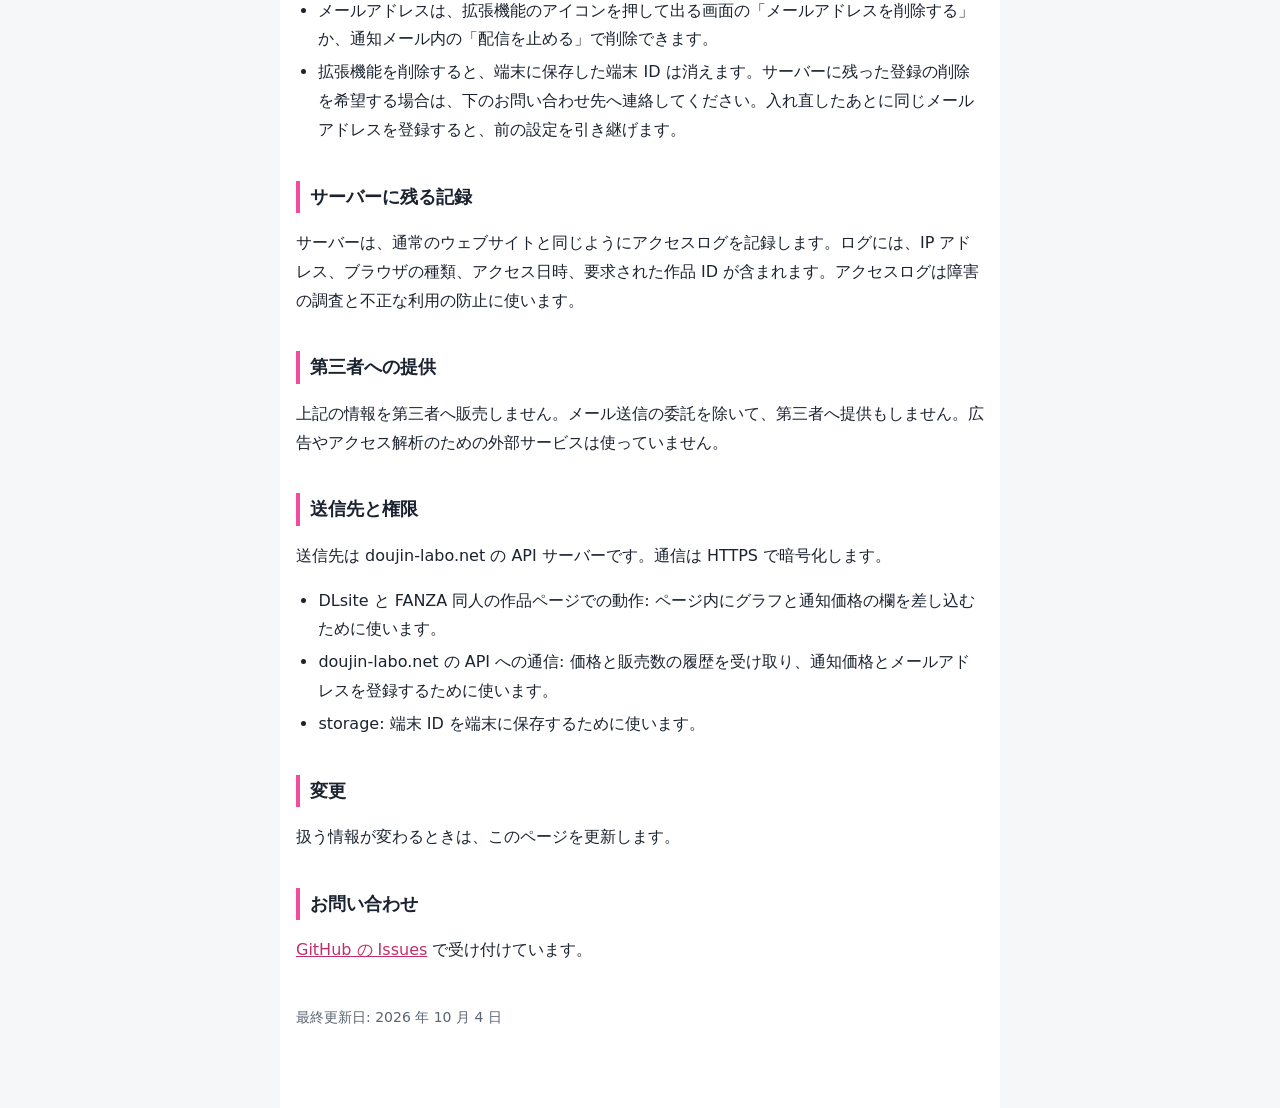
==== commit b1df8c68: "Describe mail-based takeover of notification settings (v2.2.0) Co-Authored-By: Claude Fable 5.1 <nor" ====
--- a/privacy.html
+++ b/privacy.html
@@ -32,6 +32,7 @@
     <li>メールには、作品の名前、サムネイル画像、価格、ストアの作品ページへのリンクが入ります。成人向け作品の名前と画像が入ることがあります。</li>
     <li>作品へのリンクは doujin-labo.net を経由してストアへ移動します。リンクにはアフィリエイトリンクを含みます。</li>
     <li>すべてのメールに、配信を止めるためのリンクが入ります。</li>
+    <li>確認済みのメールアドレスを別の端末が登録したときは、引き継ぎの確認メールを送ります。メール内のリンクを押した端末だけが、前の通知設定を使えるようになります。リンクを押さなければ何も変わりません。</li>
     <li>メールの送信には、メール配信事業者のサービスを使います。送信のために、宛先のメールアドレスとメールの本文を事業者へ渡します。</li>
   </ul>
 
@@ -47,7 +48,7 @@
   <ul>
     <li>通知価格は、作品ページのグラフの下にある「解除」で削除できます。</li>
     <li>メールアドレスは、拡張機能のアイコンを押して出る画面の「メールアドレスを削除する」か、通知メール内の「配信を止める」で削除できます。</li>
-    <li>拡張機能を削除すると、端末に保存した端末 ID は消えます。サーバーに残った登録の削除を希望する場合は、下のお問い合わせ先へ連絡してください。</li>
+    <li>拡張機能を削除すると、端末に保存した端末 ID は消えます。サーバーに残った登録の削除を希望する場合は、下のお問い合わせ先へ連絡してください。入れ直したあとに同じメールアドレスを登録すると、前の設定を引き継げます。</li>
   </ul>
 
   <h2>サーバーに残る記録</h2>
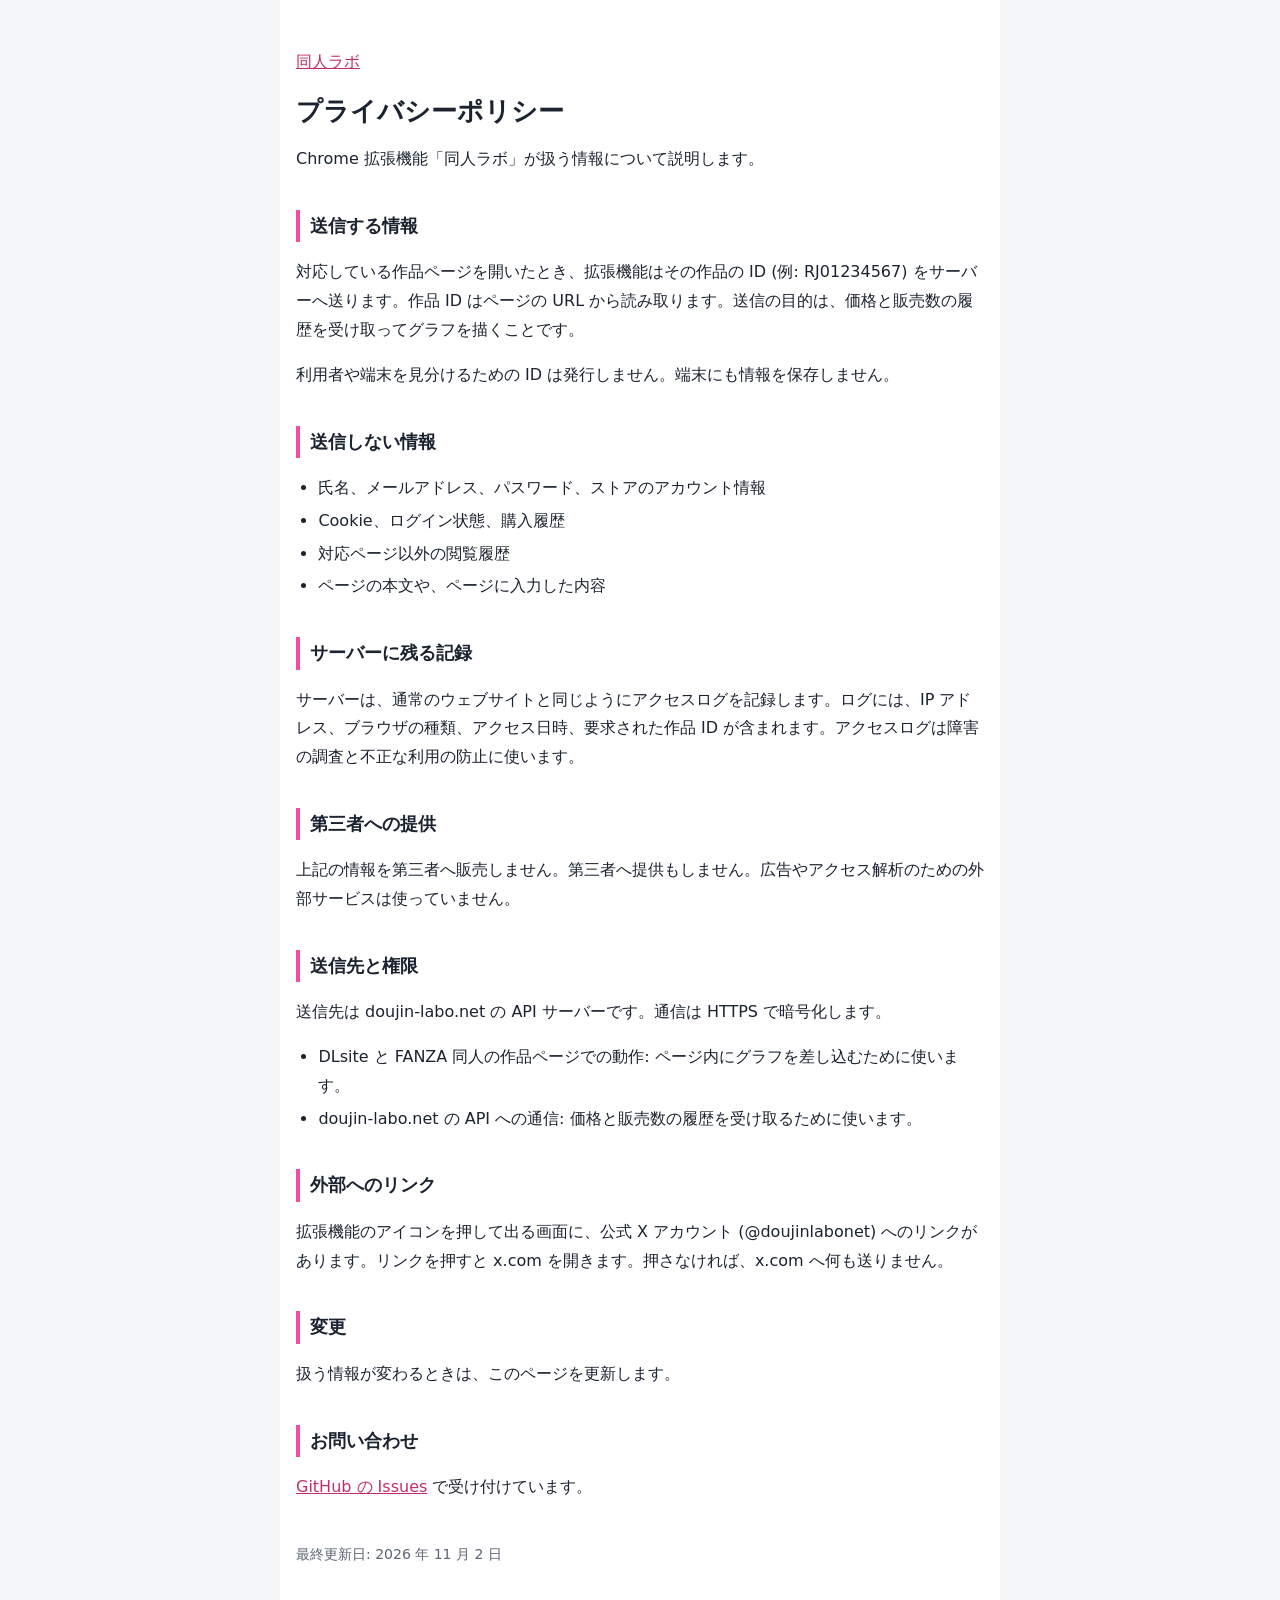
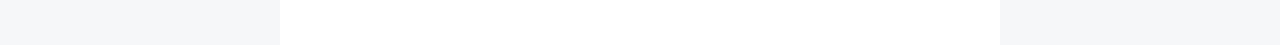
==== commit 39ee873c: "Describe the chart-only store edition (v3.0.0) Mail alerts, price targets and takeover are gone. The" ====
--- a/privacy.html
+++ b/privacy.html
@@ -10,60 +10,35 @@
 <main>
   <p><a href="./">同人ラボ</a></p>
   <h1>プライバシーポリシー</h1>
-  <p>Chrome 拡張機能「同人ラボ」が扱う情報について説明します。扱う情報は、グラフを見るだけの場合と、値下げ通知を使う場合で変わります。</p>
+  <p>Chrome 拡張機能「同人ラボ」が扱う情報について説明します。</p>
 
-  <h2>グラフを見るだけの場合</h2>
+  <h2>送信する情報</h2>
   <p>対応している作品ページを開いたとき、拡張機能はその作品の ID (例: RJ01234567) をサーバーへ送ります。作品 ID はページの URL から読み取ります。送信の目的は、価格と販売数の履歴を受け取ってグラフを描くことです。</p>
-  <p>この場合、利用者や端末を見分けるための ID は発行しません。端末にも情報を保存しません。</p>
-
-  <h2>値下げ通知を使う場合</h2>
-  <p>通知価格を設定すると、拡張機能は次の情報をサーバーに登録します。</p>
-  <ul>
-    <li>端末 ID: 初めて通知価格を設定したときに、サーバーが無作為に発行します。同じ利用者の設定をまとめるために使います。</li>
-    <li>通知価格を設定した作品の ID、通知価格、設定したときの価格</li>
-    <li>メールアドレス: 通知先として登録した場合</li>
-  </ul>
-  <p>登録の目的は、設定した価格以下になったことをメールで知らせることです。メールアドレスは、確認メールのリンクを押して登録を完了した場合にだけ、通知に使います。</p>
-  <p>端末 ID は、ブラウザの拡張機能用の保存領域にも保存します。端末に保存するのは端末 ID だけです。</p>
-
-  <h2>通知メールについて</h2>
-  <ul>
-    <li>価格の確認は 1 日 1 回です。通知価格以下になった作品があるときにだけ、メールを送ります。</li>
-    <li>メールには、作品の名前、サムネイル画像、価格、ストアの作品ページへのリンクが入ります。成人向け作品の名前と画像が入ることがあります。</li>
-    <li>作品へのリンクは doujin-labo.net を経由してストアへ移動します。リンクにはアフィリエイトリンクを含みます。</li>
-    <li>すべてのメールに、配信を止めるためのリンクが入ります。</li>
-    <li>確認済みのメールアドレスを別の端末が登録したときは、引き継ぎの確認メールを送ります。メール内のリンクを押した端末だけが、前の通知設定を使えるようになります。リンクを押さなければ何も変わりません。</li>
-    <li>メールの送信には、メール配信事業者のサービスを使います。送信のために、宛先のメールアドレスとメールの本文を事業者へ渡します。</li>
-  </ul>
+  <p>利用者や端末を見分けるための ID は発行しません。端末にも情報を保存しません。</p>
 
   <h2>送信しない情報</h2>
   <ul>
-    <li>氏名、パスワード、ストアのアカウント情報</li>
+    <li>氏名、メールアドレス、パスワード、ストアのアカウント情報</li>
     <li>Cookie、ログイン状態、購入履歴</li>
     <li>対応ページ以外の閲覧履歴</li>
-    <li>ページの本文や、通知価格とメールアドレス以外に入力した内容</li>
-  </ul>
-
-  <h2>情報の削除</h2>
-  <ul>
-    <li>通知価格は、作品ページのグラフの下にある「解除」で削除できます。</li>
-    <li>メールアドレスは、拡張機能のアイコンを押して出る画面の「メールアドレスを削除する」か、通知メール内の「配信を止める」で削除できます。</li>
-    <li>拡張機能を削除すると、端末に保存した端末 ID は消えます。サーバーに残った登録の削除を希望する場合は、下のお問い合わせ先へ連絡してください。入れ直したあとに同じメールアドレスを登録すると、前の設定を引き継げます。</li>
+    <li>ページの本文や、ページに入力した内容</li>
   </ul>
 
   <h2>サーバーに残る記録</h2>
   <p>サーバーは、通常のウェブサイトと同じようにアクセスログを記録します。ログには、IP アドレス、ブラウザの種類、アクセス日時、要求された作品 ID が含まれます。アクセスログは障害の調査と不正な利用の防止に使います。</p>
 
   <h2>第三者への提供</h2>
-  <p>上記の情報を第三者へ販売しません。メール送信の委託を除いて、第三者へ提供もしません。広告やアクセス解析のための外部サービスは使っていません。</p>
+  <p>上記の情報を第三者へ販売しません。第三者へ提供もしません。広告やアクセス解析のための外部サービスは使っていません。</p>
 
   <h2>送信先と権限</h2>
   <p>送信先は doujin-labo.net の API サーバーです。通信は HTTPS で暗号化します。</p>
   <ul>
-    <li>DLsite と FANZA 同人の作品ページでの動作: ページ内にグラフと通知価格の欄を差し込むために使います。</li>
-    <li>doujin-labo.net の API への通信: 価格と販売数の履歴を受け取り、通知価格とメールアドレスを登録するために使います。</li>
-    <li>storage: 端末 ID を端末に保存するために使います。</li>
+    <li>DLsite と FANZA 同人の作品ページでの動作: ページ内にグラフを差し込むために使います。</li>
+    <li>doujin-labo.net の API への通信: 価格と販売数の履歴を受け取るために使います。</li>
   </ul>
+
+  <h2>外部へのリンク</h2>
+  <p>拡張機能のアイコンを押して出る画面に、公式 X アカウント (@doujinlabonet) へのリンクがあります。リンクを押すと x.com を開きます。押さなければ、x.com へ何も送りません。</p>
 
   <h2>変更</h2>
   <p>扱う情報が変わるときは、このページを更新します。</p>
@@ -71,7 +46,7 @@
   <h2>お問い合わせ</h2>
   <p><a href="https://github.com/CureArcana/price-chart-extension/issues">GitHub の Issues</a> で受け付けています。</p>
 
-  <p class="note">最終更新日: 2026 年 10 月 4 日</p>
+  <p class="note">最終更新日: 2026 年 11 月 2 日</p>
 </main>
 </body>
 </html>
